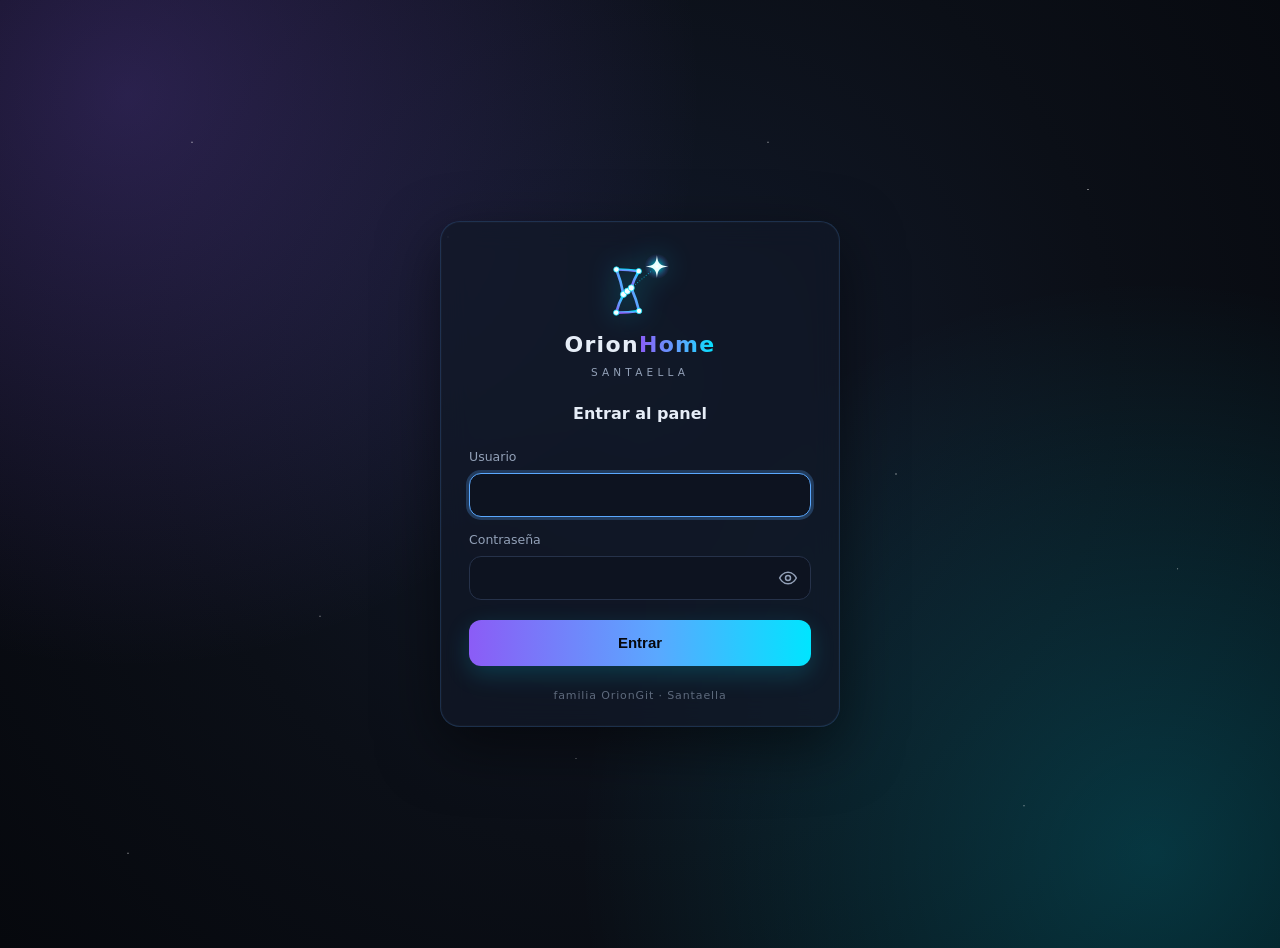
==== static/login.html @ 684acbca "feat: Seguridad" ====
<!doctype html>
<html lang="es">
<head>
  <meta charset="utf-8">
  <meta name="viewport" content="width=device-width, initial-scale=1, viewport-fit=cover">
  <meta name="color-scheme" content="dark">
  <meta name="theme-color" content="#0B0F17">
  <meta name="robots" content="noindex">
  <title>Entrar · OrionHome</title>
  <link rel="icon" type="image/svg+xml" href="/static/img/orionhome.svg">
  <link rel="stylesheet" href="/static/css/cuenta.css">
</head>
<body class="acceso">
  <main class="acceso-caja">
    <div class="acceso-marca">
      <img src="/static/img/orion-marca.svg" alt="">
      <h1>Orion<b>Home</b></h1>
      <span>Santaella</span>
    </div>

    <!-- Paso 1: entrar -->
    <form id="form-entrar" class="acceso-form" novalidate>
      <h2>Entrar al panel</h2>
      <label for="usuario">Usuario</label>
      <input id="usuario" name="usuario" autocomplete="username" autocapitalize="none" spellcheck="false" required>
      <label for="contrasena">Contraseña</label>
      <div class="campo-clave">
        <input id="contrasena" name="contrasena" type="password" autocomplete="current-password" required>
        <button type="button" class="ver-clave" data-para="contrasena" aria-label="Mostrar contraseña" aria-pressed="false">
          <svg viewBox="0 0 24 24" aria-hidden="true"><path d="M2 12s3.6-7 10-7 10 7 10 7-3.6 7-10 7S2 12 2 12Z"/><circle cx="12" cy="12" r="3"/></svg>
        </button>
      </div>
      <p id="error-entrar" class="acceso-error" role="alert" hidden></p>
      <button id="btn-entrar" class="acceso-boton" type="submit">Entrar</button>
    </form>

    <!-- Paso 2: cambiar la contraseña de fábrica -->
    <form id="form-cambiar" class="acceso-form" novalidate hidden>
      <h2>Cambia la contraseña de fábrica</h2>
      <p class="acceso-nota">Entraste con la contraseña inicial <b>1234</b>. Elige una nueva de al menos 8 caracteres
        para proteger tus cámaras y tu red.</p>
      <div id="campo-actual">
        <label for="actual">Contraseña actual</label>
        <input id="actual" type="password" autocomplete="current-password">
      </div>
      <label for="nueva">Nueva contraseña</label>
      <div class="campo-clave">
        <input id="nueva" type="password" autocomplete="new-password" minlength="8" required aria-describedby="fuerza-texto">
        <button type="button" class="ver-clave" data-para="nueva" aria-label="Mostrar contraseña" aria-pressed="false">
          <svg viewBox="0 0 24 24" aria-hidden="true"><path d="M2 12s3.6-7 10-7 10 7 10 7-3.6 7-10 7S2 12 2 12Z"/><circle cx="12" cy="12" r="3"/></svg>
        </button>
      </div>
      <div class="fuerza" aria-hidden="true"><i id="fuerza-barra"></i></div>
      <p id="fuerza-texto" class="acceso-nota"></p>
      <label for="confirmar">Confirmar la nueva contraseña</label>
      <input id="confirmar" type="password" autocomplete="new-password" required>
      <p id="error-cambiar" class="acceso-error" role="alert" hidden></p>
      <button class="acceso-boton" type="submit">Guardar y entrar</button>
      <a href="/" id="btn-despues" class="acceso-despues">Más tarde (te lo seguiré recordando)</a>
    </form>

    <p class="acceso-pie">familia OrionGit · Santaella</p>
  </main>
  <script src="/static/js/login.js"></script>
</body>
</html>
---- static/css/cuenta.css ----
/* static/css/cuenta.css - Estilos para pantalla de acceso y gestión de cuenta (Orión) */

/* Configuración de box-sizing acotada a la pantalla de acceso y diálogos */
.acceso *,
.dlg-clave * {
  box-sizing: border-box;
}

[hidden] {
  display: none !important;
}

/* ==========================================================================
   A. Pantalla de entrada (body.acceso, siempre oscura)
   ========================================================================== */

body.acceso {
  margin: 0;
  min-height: 100dvh;
  display: grid;
  place-items: center;
  padding: 24px 16px;
  color: #e6edf7;
  font: 15px/1.5 system-ui, -apple-system, "Segoe UI", Roboto, sans-serif;
  background:
    radial-gradient(1px 1px at 15% 15%, rgba(255, 255, 255, 0.8), transparent),
    radial-gradient(1px 1px at 25% 65%, rgba(255, 255, 255, 0.6), transparent),
    radial-gradient(1px 1px at 35% 25%, rgba(255, 255, 255, 0.9), transparent),
    radial-gradient(1px 1px at 45% 80%, rgba(255, 255, 255, 0.5), transparent),
    radial-gradient(1px 1px at 60% 15%, rgba(255, 255, 255, 0.7), transparent),
    radial-gradient(1px 1px at 70% 50%, rgba(255, 255, 255, 0.8), transparent),
    radial-gradient(1px 1px at 80% 85%, rgba(255, 255, 255, 0.6), transparent),
    radial-gradient(1px 1px at 85% 20%, rgba(255, 255, 255, 0.9), transparent),
    radial-gradient(1px 1px at 92% 60%, rgba(255, 255, 255, 0.5), transparent),
    radial-gradient(1px 1px at 10% 90%, rgba(255, 255, 255, 0.7), transparent),
    radial-gradient(circle at 10% 10%, rgba(139, 92, 246, 0.25), transparent 40%),
    radial-gradient(circle at 90% 90%, rgba(0, 229, 255, 0.2), transparent 40%),
    radial-gradient(circle at 50% 40%, #121a2b 0%, #0b0f17 55%, #06080d 100%);
}

.acceso-caja {
  width: min(400px, 100%);
  background: rgba(17, 24, 39, 0.72);
  backdrop-filter: blur(14px);
  -webkit-backdrop-filter: blur(14px);
  border: 1px solid rgba(90, 168, 255, 0.18);
  border-radius: 20px;
  padding: 32px 28px 22px;
  box-shadow: 0 20px 60px rgba(0, 0, 0, 0.5), 0 0 0 1px rgba(255, 255, 255, 0.02) inset;
}

@media (max-width: 420px) {
  .acceso-caja {
    padding: 26px 20px 18px;
  }
}

.acceso-marca {
  display: flex;
  flex-direction: column;
  align-items: center;
  gap: 4px;
  margin-bottom: 22px;
}

.acceso-marca img {
  width: 64px;
  height: 64px;
  filter: drop-shadow(0 0 14px rgba(0, 229, 255, 0.45));
  animation: acceso-flota 6s ease-in-out infinite;
}

.acceso-marca h1 {
  font-size: 22px;
  font-weight: 700;
  letter-spacing: 0.06em;
  margin: 6px 0 0;
}

.acceso-marca b {
  background: linear-gradient(90deg, #8B5CF6, #5aa8ff 55%, #00E5FF);
  -webkit-background-clip: text;
  -webkit-text-fill-color: transparent;
  background-clip: text;
  color: transparent;
}

.acceso-marca span {
  font-size: 10.5px;
  letter-spacing: 0.4em;
  text-transform: uppercase;
  color: #93a1b8;
}

.acceso-form {
  display: flex;
  flex-direction: column;
  gap: 6px;
}

.acceso-form h2 {
  font-size: 16px;
  font-weight: 600;
  margin: 0 0 8px;
  text-align: center;
}

.acceso-form label {
  font-size: 12.5px;
  color: #93a1b8;
  margin-top: 8px;
}

.acceso-form input {
  width: 100%;
  min-height: 44px;
  padding: 0 14px;
  border-radius: 12px;
  border: 1px solid #26324a;
  background: #0d1320;
  color: #e6edf7;
  font: inherit;
  font-size: 15px;
  outline: none;
}

.acceso-form input:focus {
  border-color: #5aa8ff;
  box-shadow: 0 0 0 3px rgba(90, 168, 255, 0.25);
}

.campo-clave {
  position: relative;
}

.campo-clave input {
  padding-right: 46px;
}

.ver-clave {
  position: absolute;
  right: 4px;
  top: 50%;
  transform: translateY(-50%);
  width: 38px;
  height: 38px;
  border: none;
  background: transparent;
  color: #93a1b8;
  border-radius: 10px;
  cursor: pointer;
  display: inline-flex;
  align-items: center;
  justify-content: center;
}

.ver-clave:hover {
  color: #e6edf7;
}

.ver-clave[aria-pressed="true"] {
  color: #00E5FF;
}

.ver-clave svg {
  width: 20px;
  height: 20px;
  fill: none;
  stroke: currentColor;
  stroke-width: 1.8;
}

.fuerza {
  height: 4px;
  background: #1b2436;
  border-radius: 4px;
  overflow: hidden;
  margin: 6px 0 0;
}

.fuerza i {
  display: block;
  height: 100%;
  width: 0;
  transition: width 0.25s ease;
}

.fuerza i[data-nivel="debil"] {
  background: #f87171;
}

.fuerza i[data-nivel="media"] {
  background: #fbbf24;
}

.fuerza i[data-nivel="buena"] {
  background: linear-gradient(90deg, #8B5CF6, #5aa8ff 55%, #00E5FF);
}

.acceso-nota {
  font-size: 12.5px;
  color: #93a1b8;
  margin: 2px 0;
}

.acceso-nota b {
  color: #e6edf7;
}

.acceso-error {
  font-size: 13px;
  color: #fecaca;
  background: rgba(248, 113, 113, 0.12);
  border: 1px solid rgba(248, 113, 113, 0.35);
  border-radius: 10px;
  padding: 8px 12px;
  margin: 8px 0 0;
}

.acceso-boton {
  margin-top: 14px;
  min-height: 46px;
  border-radius: 12px;
  border: none;
  background: linear-gradient(90deg, #8B5CF6, #5aa8ff 55%, #00E5FF);
  color: #06080d;
  font-size: 15px;
  font-weight: 650;
  cursor: pointer;
  box-shadow: 0 8px 24px rgba(0, 229, 255, 0.18);
}

.acceso-boton:hover {
  filter: brightness(1.08);
}

.acceso-boton:disabled {
  opacity: 0.6;
  cursor: default;
  filter: none;
}

.acceso-boton:focus-visible {
  box-shadow: 0 0 0 3px rgba(90, 168, 255, 0.45);
  outline: none;
}

.acceso-despues {
  display: block;
  text-align: center;
  font-size: 13px;
  color: #93a1b8;
  margin: 12px 0 0;
  text-decoration: none;
}

.acceso-despues:hover {
  text-decoration: underline;
  color: #00E5FF;
}

.acceso-pie {
  text-align: center;
  font-size: 11px;
  letter-spacing: 0.08em;
  color: rgba(147, 161, 184, 0.6);
  margin: 22px 0 0;
}

@keyframes acceso-flota {
  0%, 100% {
    transform: translateY(0);
  }
  50% {
    transform: translateY(-4px);
  }
}

@media (prefers-reduced-motion: reduce) {
  .acceso-marca img {
    animation: none;
  }
}

/* ==========================================================================
   B. Componentes dentro del panel (utilizan tokens CSS del panel)
   ========================================================================== */

.cuenta {
  position: relative;
}

.menu-cuenta {
  position: absolute;
  right: 0;
  top: calc(100% + 8px);
  z-index: 40;
  min-width: 220px;
  background: var(--tarjeta);
  border: 1px solid var(--borde);
  border-radius: 12px;
  box-shadow: var(--sombra, 0 12px 32px rgba(0, 0, 0, 0.25));
  padding: 6px;
  display: flex;
  flex-direction: column;
}

.menu-cuenta-usuario {
  font-size: 12px;
  color: var(--tenue);
  padding: 8px 10px 6px;
  margin: 0 0 4px 0;
  border-bottom: 1px solid var(--borde);
}

.menu-cuenta-usuario b {
  color: var(--texto);
}

.menu-cuenta button {
  text-align: left;
  width: 100%;
  min-height: 38px;
  padding: 0 10px;
  border-radius: 8px;
  border: none;
  background: transparent;
  color: var(--texto);
  font: inherit;
  font-size: 13.5px;
  cursor: pointer;
}

.menu-cuenta button:hover,
.menu-cuenta button:focus-visible {
  background: var(--tarjeta-2);
  outline: none;
}

.menu-cuenta button:last-child {
  color: var(--mal);
}

.aviso-clave {
  display: flex;
  flex-wrap: wrap;
  align-items: center;
  gap: 10px 14px;
  max-width: 1440px;
  margin: 12px 12px 0;
  padding: 10px 14px;
  border-radius: 12px;
  background: color-mix(in srgb, var(--alerta) 14%, var(--tarjeta));
  border: 1px solid color-mix(in srgb, var(--alerta) 45%, var(--borde));
  font-size: 13.5px;
}

@media (min-width: 760px) {
  .aviso-clave {
    margin: 12px 20px 0;
  }
}

@media (min-width: 1480px) {
  .aviso-clave {
    margin: 12px auto 0;
  }
}

.aviso-clave span {
  flex: 1 1 260px;
}

.aviso-clave::before {
  content: "";
  width: 12px;
  height: 12px;
  background: var(--alerta);
  flex-shrink: 0;
  clip-path: polygon(50% 0, 61% 39%, 100% 50%, 61% 61%, 50% 100%, 39% 61%, 0 50%, 39% 39%);
}

.dlg-clave {
  width: min(420px, 94vw);
  border: 1px solid var(--borde);
  border-radius: var(--radio, 14px);
  background: var(--tarjeta);
  color: var(--texto);
  padding: 22px;
}

.dlg-clave::backdrop {
  background: rgba(0, 0, 0, 0.6);
  backdrop-filter: blur(3px);
  -webkit-backdrop-filter: blur(3px);
}

.dlg-clave form {
  display: flex;
  flex-direction: column;
  gap: 6px;
}

.dlg-clave h2 {
  font-size: 16px;
  margin: 0 0 8px;
}

.dlg-clave label {
  font-size: 12.5px;
  color: var(--tenue);
  margin-top: 8px;
}

.dlg-clave input {
  width: 100%;
  min-height: 44px;
  padding: 0 14px;
  border-radius: 12px;
  border: 1px solid var(--borde);
  background: var(--tarjeta-2);
  color: var(--texto);
  font: inherit;
  font-size: 15px;
  outline: none;
}

.dlg-clave input:focus {
  border-color: var(--acento);
}

.dlg-clave .acceso-error {
  color: var(--mal);
  background: color-mix(in srgb, var(--mal) 10%, transparent);
  border-color: color-mix(in srgb, var(--mal) 30%, transparent);
}

.dlg-acciones {
  display: flex;
  justify-content: flex-end;
  gap: 8px;
  margin-top: 16px;
}

.boton-primario {
  background: var(--marca-degradado);
  border-color: transparent;
  color: #06080d;
  font-weight: 600;
}

.aviso-flotante {
  position: fixed;
  left: 50%;
  bottom: calc(24px + env(safe-area-inset-bottom));
  transform: translateX(-50%);
  z-index: 60;
  background: #0B0F17;
  color: #e6f9ff;
  border: 1px solid rgba(0, 229, 255, 0.35);
  padding: 10px 16px;
  border-radius: 999px;
  font-size: 13.5px;
  box-shadow: 0 8px 24px rgba(0, 0, 0, 0.4);
}

@media (max-width: 759.98px) {
  .aviso-flotante {
    bottom: calc(84px + env(safe-area-inset-bottom));
  }
}
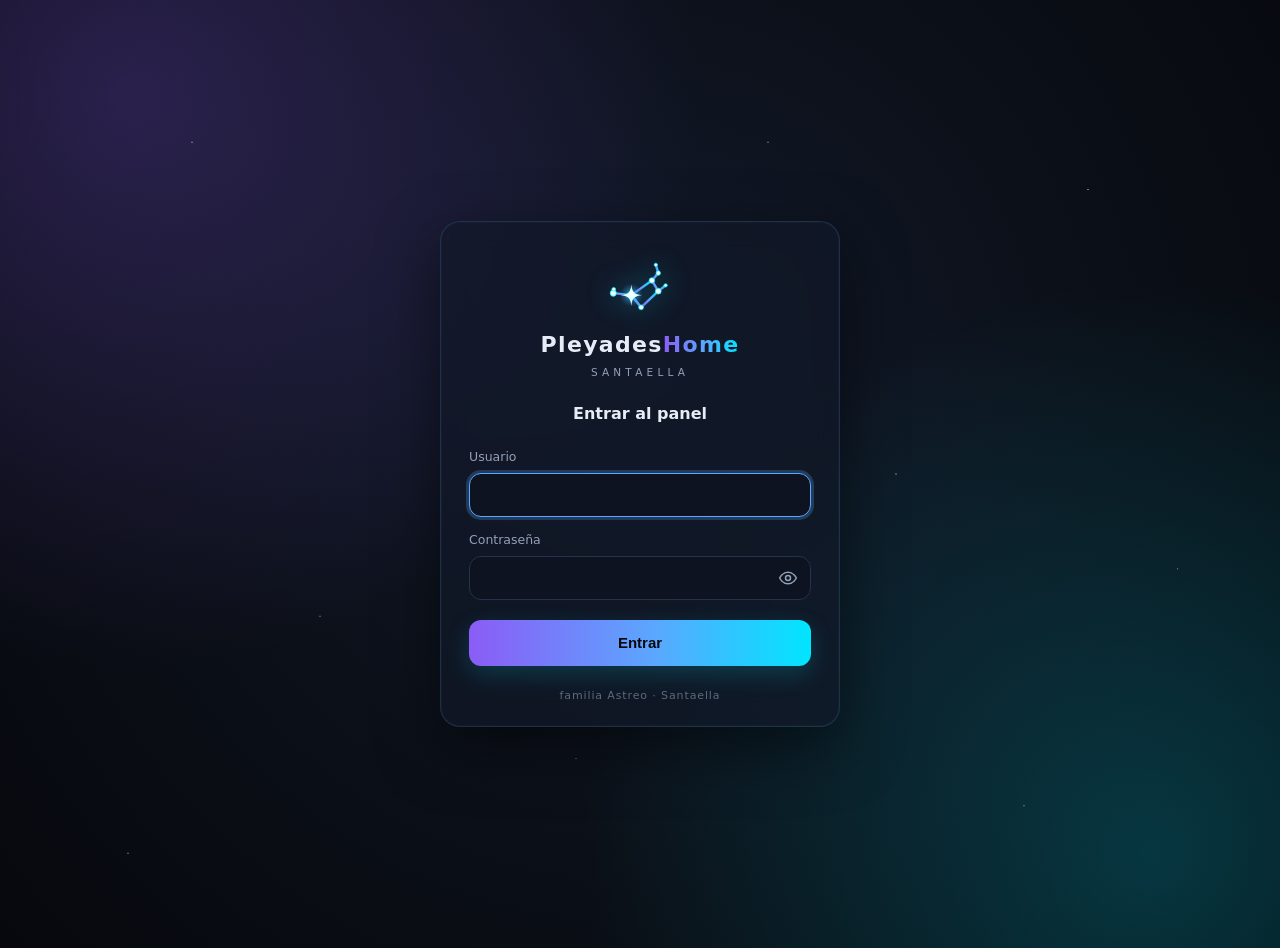
==== commit 7e619883: "feat: Seguridad" ====
--- a/static/login.html
+++ b/static/login.html
@@ -6,15 +6,15 @@
   <meta name="color-scheme" content="dark">
   <meta name="theme-color" content="#0B0F17">
   <meta name="robots" content="noindex">
-  <title>Entrar · OrionHome</title>
-  <link rel="icon" type="image/svg+xml" href="/static/img/orionhome.svg">
+  <title>Entrar · PleyadesHome</title>
+  <link rel="icon" type="image/svg+xml" href="/static/img/pleyades.svg">
   <link rel="stylesheet" href="/static/css/cuenta.css">
 </head>
 <body class="acceso">
   <main class="acceso-caja">
     <div class="acceso-marca">
-      <img src="/static/img/orion-marca.svg" alt="">
-      <h1>Orion<b>Home</b></h1>
+      <img src="/static/img/pleyades-marca.svg" alt="">
+      <h1>Pleyades<b>Home</b></h1>
       <span>Santaella</span>
     </div>
 
@@ -59,7 +59,7 @@
       <a href="/" id="btn-despues" class="acceso-despues">Más tarde (te lo seguiré recordando)</a>
     </form>
 
-    <p class="acceso-pie">familia OrionGit · Santaella</p>
+    <p class="acceso-pie">familia Astreo · Santaella</p>
   </main>
   <script src="/static/js/login.js"></script>
 </body>
--- a/static/css/cuenta.css
+++ b/static/css/cuenta.css
@@ -1,4 +1,4 @@
-/* static/css/cuenta.css - Estilos para pantalla de acceso y gestión de cuenta (Orión) */
+/* static/css/cuenta.css - Estilos para pantalla de acceso y gestión de cuenta (identidad Pléyades, familia Astreo) */
 
 /* Configuración de box-sizing acotada a la pantalla de acceso y diálogos */
 .acceso *,
